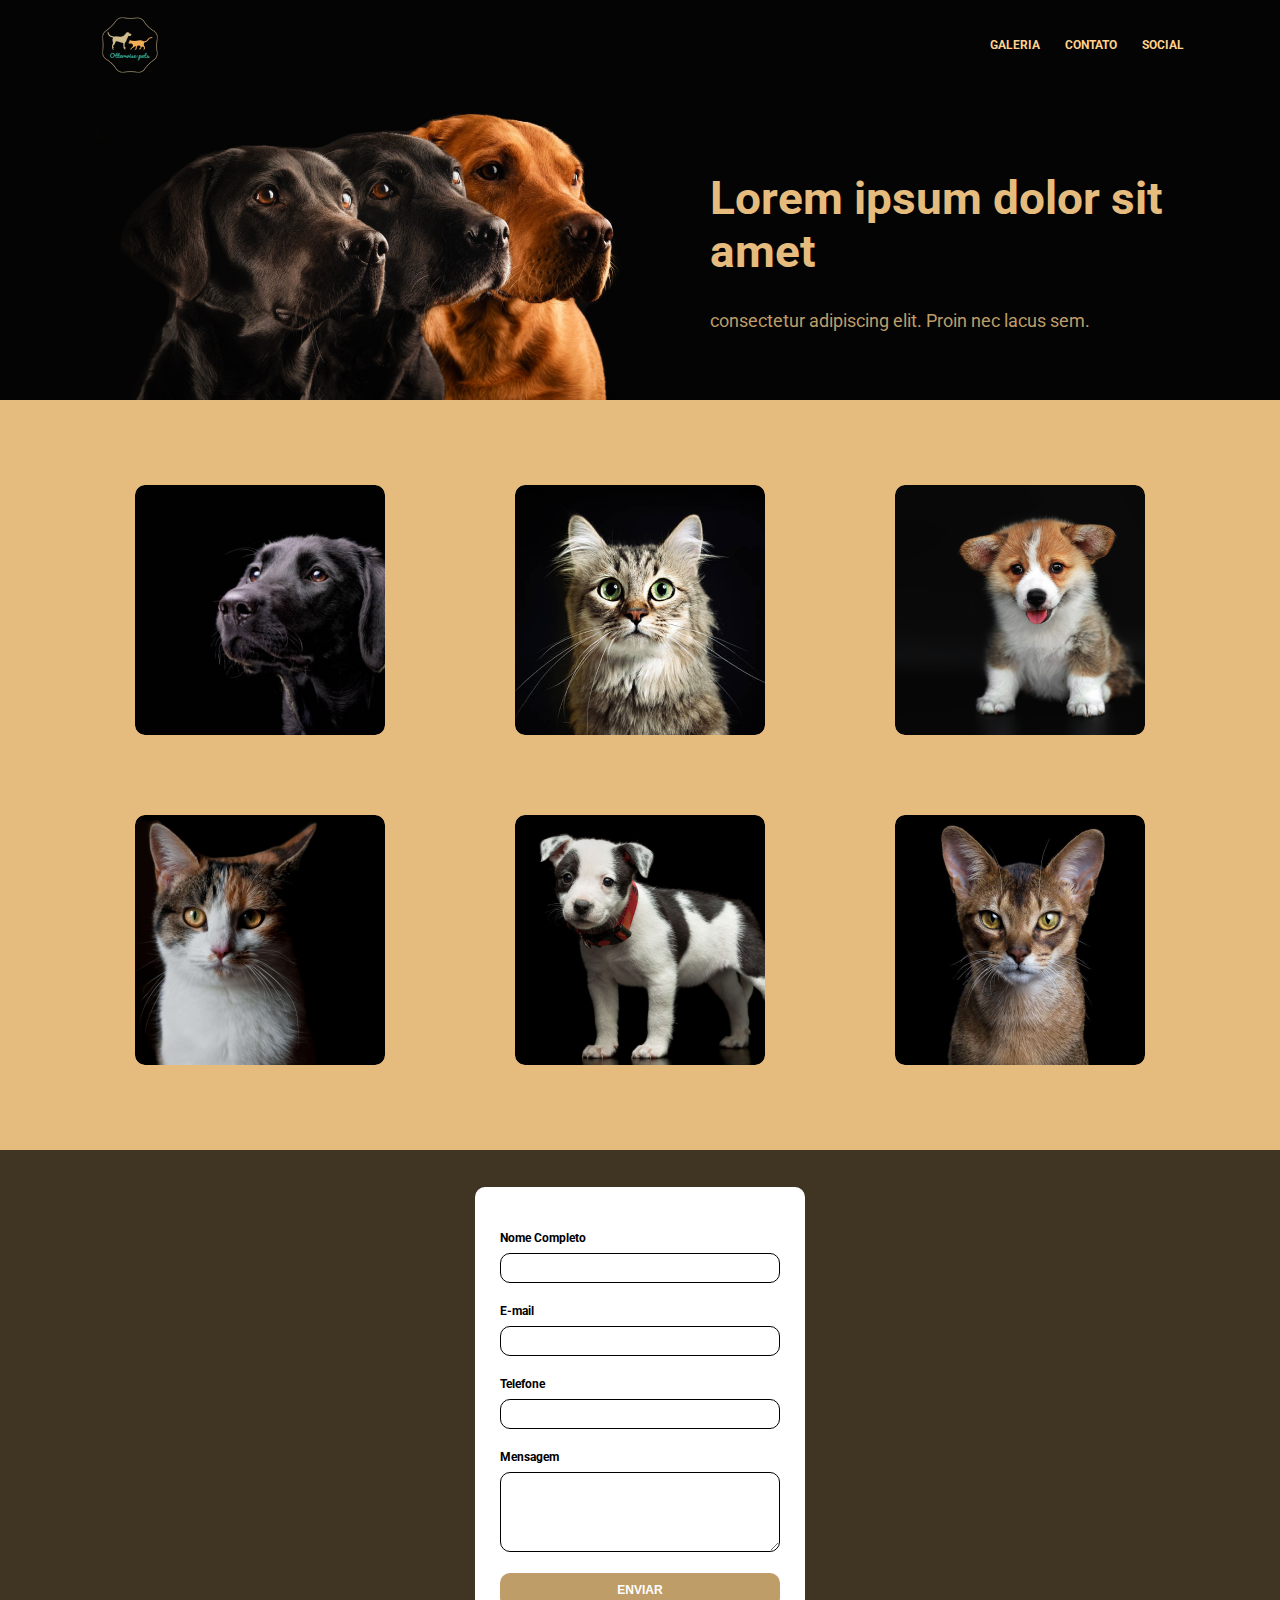
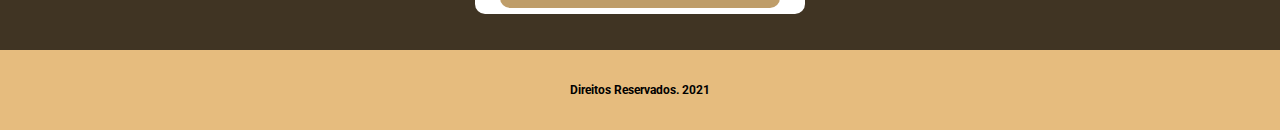
==== index.html @ 149e5b60 "Iniciando projeto da pet-page" ====
<!DOCTYPE html>
<html lang="pt-br">

<head>
    <meta charset="UTF-8">
    <meta http-equiv="X-UA-Compatible" content="IE=edge">
    <meta name="viewport" content="width=device-width, initial-scale=1.0">
    <link rel="stylesheet" href="./assets/css/style.css">
    <link rel="preconnect" href="https://fonts.googleapis.com">
    <link rel="preconnect" href="https://fonts.gstatic.com" crossorigin>
    <link href="https://fonts.googleapis.com/css2?family=Roboto:wght@400;700&display=swap" rel="stylesheet">
    <title>Pets</title>
</head>

<body>
    <main>
        <header class="header">
            <nav class="nav-bar">
                <img class="header-logo" src="./assets/img/header-logo.png" alt="">
                <a class="hamburguer-button" href="#links"><img src="./assets/img/hamburguer-button.png"></a>
                <div class="links" id="links">
                    <a class="link" href="#galeria">GALERIA</a>
                    <a class="link" href="#contato">CONTATO</a>
                    <a class="link" href="#social">SOCIAL</a>
                </div>
            </nav>
            <div class="header-container">
                <img class="header-img" src="./assets/img/header-img.png" alt="">
                <div class="header-content">
                    <h1 class="header-content-title">Lorem ipsum dolor sit amet</h1>
                    <p class="header-content-description">consectetur adipiscing elit. Proin nec lacus sem.</p>
                </div>
            </div>
        </header>
        <section class="galeria" id="galeria">
            <div class="galeria-linha">
                <img class="galeria-img" src="./assets/img/photo-one.png" alt="">
                <img class="galeria-img" src="./assets/img/photo-two.png" alt="">
                <img class="galeria-img" src="./assets/img/photo-three.png" alt="">
            </div>
            <div class="galeria-linha">
                <img class="galeria-img" src="./assets/img/photo-four.png" alt="">
                <img class="galeria-img" src="./assets/img/photo-five.png" alt="">
                <img class="galeria-img" src="./assets/img/photo-six.png" alt="">
            </div>
        </section>
        <section class="contato" id="contato">
            <form class="formulario" action="" method="get">
                <label class="label" for="name">Nome Completo</label>
                <input class="input" type="text">
                <label class="label" for="email">E-mail</label>
                <input class="input" type="email" name="email" id="email">
                <label class="label" for="telefone">Telefone</label>
                <input class="input" type="number" name="telefone" id="telefone">
                <label class="label" for="mensagem">Mensagem</label>
                <textarea class="input text-area" name="mensagem" id="mensagem" cols="30" rows="10"></textarea>
                <button class="botao-enviar" type="submit">ENVIAR</button>
            </form>
        </section>
    </main>
    <footer class="footer">
        <span id="social">Direitos Reservados. 2021</span>
    </footer>
</body>

</html>
---- assets/css/style.css ----
* {
  border: 0;
  box-sizing: border-box;
  scroll-behavior: smooth;
}

html,
body {
  margin: 0;
  padding: 0;
  font-family: "Roboto";
}

a,
button {
  text-decoration: none;
  cursor: pointer;
}

header {
  background-color: #040404;
}

.header .header-container {
  display: flex;
  align-items: center;
  gap: 65px;
  padding: 0 95px;
  width: 100%;
}

.header .nav-bar {
  display: flex;
  align-items: center;
  padding: 11px 96px;
  justify-content: space-between;
}

.nav-bar.header-logo {
  width: 68px;
}

.nav-bar .links {
  font-size: 12px;
  line-height: 14.06px;
  font-weight: 700;
  display: flex;
  gap: 25px;
}

.links .link {
  color: #ffd18d;
}

.hamburguer-button {
  display: none;
}

.header-content .header-content-img {
  max-width: 311px;
}

.header-content .header-content-title {
  color: #e6bc7e;
  font-size: 46px;
  line-height: 53.91px;
  font-weight: 700;
}

.header-content .header-content-description {
  color: #bf9d69;
  font-size: 18px;
  line-height: 21.09px;
  font-weight: 400;
}

.galeria {
  width: 100%;
  height: 750px;
  background-color: #e6bc7e;
  padding: 85px 135px;
  display: flex;
  flex-direction: column;
  justify-content: space-between;
}

.galeria .galeria-linha {
  display: flex;
  justify-content: space-between;
}

.galeria .galeria-img {
  width: 250px;
  border-radius: 10px;
}

.contato {
  background-color: #403423;
  width: 100%;
  height: 500px;
  display: flex;
  justify-content: center;
  align-items: center;
}

.contato .formulario {
  width: 330px;
  height: 427px;
  background-color: #ffffff;
  border-radius: 10px;
  padding-top: 40px;
}

.formulario .input {
  width: 280px;
  height: 30px;
  border-radius: 10px;
  border: 1px solid #000000;
  margin: 7px 25px 17px 25px;
}

.formulario .input:focus {
  outline: none;
  border: 1px solid #bf9d69;
}

.formulario .input.text-area {
  height: 80px;
  padding: 3px;
}

.formulario .label {
  font-size: 12px;
  line-height: 14.06px;
  font-weight: 700;
  margin-left: 25px;
}

.formulario .botao-enviar {
  background-color: #bf9d69;
  color: #ffffff;
  font-size: 12px;
  font-weight: 700;
  line-height: 14.06px;
  width: 280px;
  height: 35px;
  border-radius: 10px;
  margin: 0 25px;
}

.formulario .botao-enviar:hover {
  background-color: #403423;
}

.footer {
  height: 80px;
  background-color: #e6bc7e;
  font-size: 12px;
  font-weight: 700;
  line-height: 14.06px;
  padding: 33px 531px;
  text-align: center;
}

@media (max-width: 1040px) {
  .hamburguer-button {
    display: block;
    margin: 0 30px 0 auto;
  }

  .header-img {
    display: none;
  }

  .galeria .galeria-linha {
    flex-direction: column;
    gap: 25px;
  }

  #galeria {
    flex-direction: row;
    height: auto;
    align-items: none;
    justify-content: space-evenly;
    gap: 25px;
    padding: 50px 55px;
  }

  .links .link {
    display: none;
  }

  .header .nav-bar {
    display: flex;
    padding: 11px 30px;
    justify-content: space-between;
  }

  .header-content .header-content-title {
    font-size: 36px;
    line-height: 42.19px;
    font-weight: 700;
    padding: 0 20px;
    text-align: center;
    margin: 0;
  }

  .header .header-container {
    display: block;
    align-items: center;
    gap: 0px;
    padding: 0px 20px 60px 20px;
    height: auto;
  }

  .header-content .header-content-description {
    font-size: 18px;
    line-height: 21.09px;
    font-weight: 400;
    text-align: center;
    padding: 11px 0px 0px 13px;
    margin: 0;
  }

  .footer {
    padding: 33px 111px;
    text-align: center;
  }

  #span {
    width: 138px;
  }
}

@media (max-width: 600px) {
  .galeria .galeria-linha {
    flex-direction: column;
    gap: 25px;
  }

  #galeria {
    flex-direction: column;
    align-items: center;
  }
}
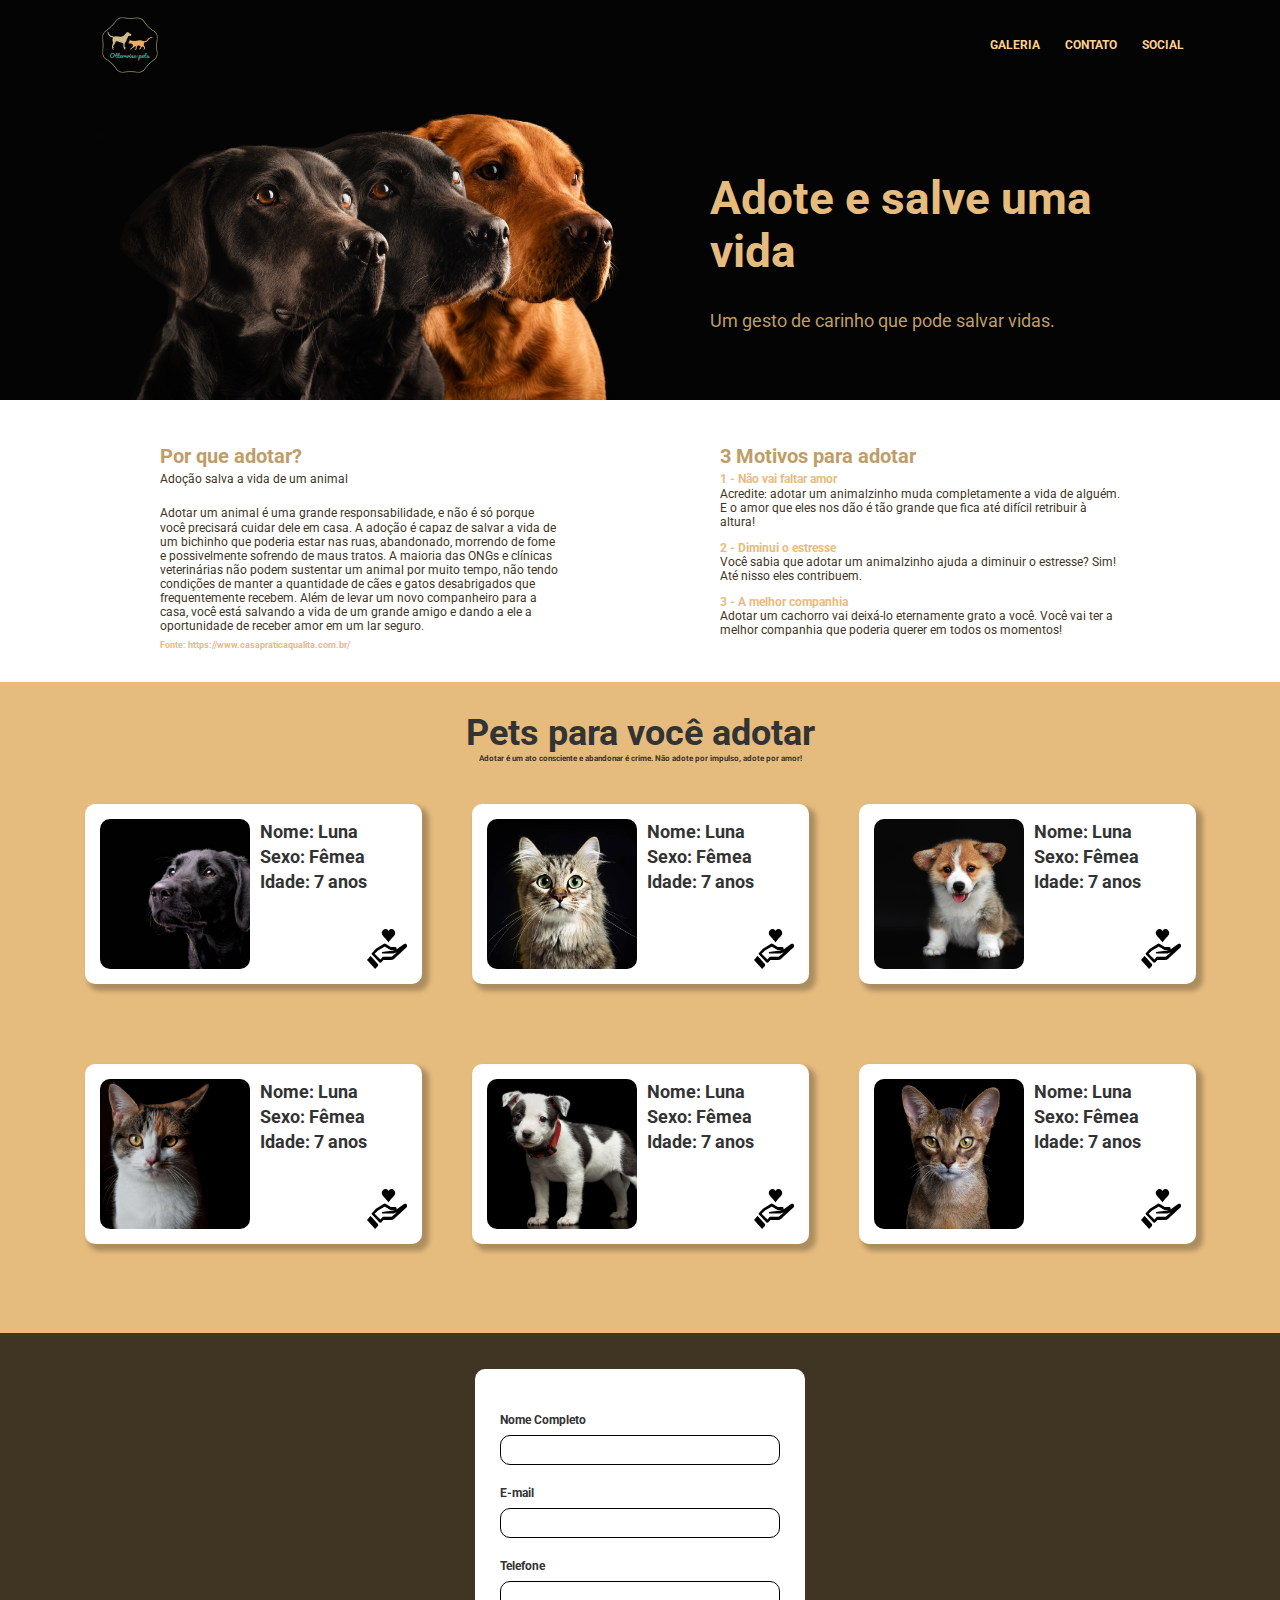
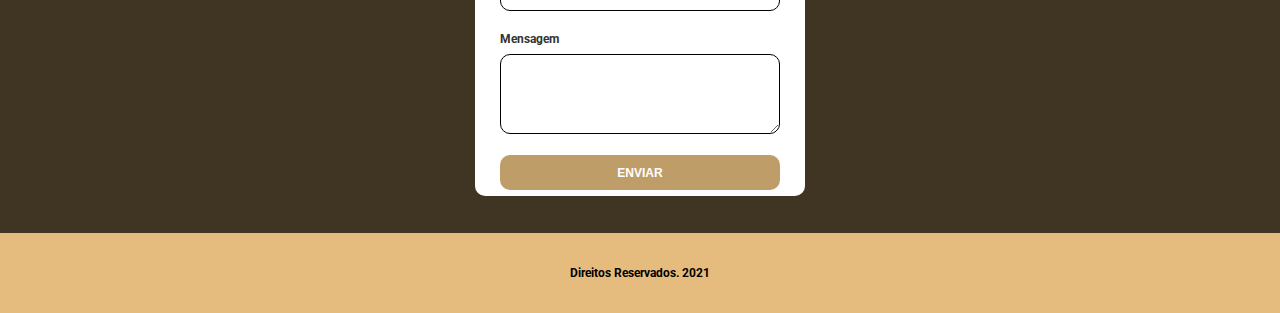
==== commit 96cdc796: "Adicão de responsividade e complementos a mais" ====
--- a/index.html
+++ b/index.html
@@ -27,23 +27,128 @@
             <div class="header-container">
                 <img class="header-img" src="./assets/img/header-img.png" alt="">
                 <div class="header-content">
-                    <h1 class="header-content-title">Lorem ipsum dolor sit amet</h1>
-                    <p class="header-content-description">consectetur adipiscing elit. Proin nec lacus sem.</p>
+                    <h1 class="header-content-title">Adote e salve uma vida</h1>
+                    <p class="header-content-description">Um gesto de carinho que pode salvar vidas.</p>
                 </div>
             </div>
         </header>
-        <section class="galeria" id="galeria">
-            <div class="galeria-linha">
-                <img class="galeria-img" src="./assets/img/photo-one.png" alt="">
-                <img class="galeria-img" src="./assets/img/photo-two.png" alt="">
-                <img class="galeria-img" src="./assets/img/photo-three.png" alt="">
+
+        <section class="first-content-description">
+            <div class="container-description">
+                <h2 class="container-description-title">Por que adotar?</h2>
+                <span id="first-line" class="container-description-description">Adoção salva a vida de um
+                    animal</span><br><br>
+                <p class="container-description-description">Adotar um animal é uma grande responsabilidade, e não é
+                    só porque você precisará cuidar dele em
+                    casa. A adoção é capaz de salvar a vida de um bichinho que poderia estar nas ruas, abandonado,
+                    morrendo de fome e possivelmente sofrendo de maus tratos. A maioria das ONGs e clínicas
+                    veterinárias
+                    não podem sustentar um animal por muito tempo, não tendo condições de manter a quantidade de
+                    cães e
+                    gatos desabrigados que frequentemente recebem. Além de levar um novo companheiro para a casa,
+                    você
+                    está salvando a vida de um grande amigo e dando a ele a oportunidade de receber amor em um lar
+                    seguro.</p>
+                <a class="container-decription-description-link" href="https://www.casapraticaqualita.com.br/">
+                    Fonte: https://www.casapraticaqualita.com.br/
+                </a>
             </div>
-            <div class="galeria-linha">
-                <img class="galeria-img" src="./assets/img/photo-four.png" alt="">
-                <img class="galeria-img" src="./assets/img/photo-five.png" alt="">
-                <img class="galeria-img" src="./assets/img/photo-six.png" alt="">
+            <div class="container-description">
+                <h2 class="container-description-title">3 Motivos para adotar</h2>
+                <div class="container-description-lines">
+                    <div class="container-description-lines-line">
+                        <h3 class="container-description-sub-title">
+                            1 - Não vai faltar amor
+                        </h3>
+                        <p class="container-description-description">
+                            Acredite: adotar um animalzinho muda completamente a vida de alguém. E o amor que
+                            eles nos
+                            dão é tão grande que fica até difícil retribuir à altura!
+                        </p>
+                    </div>
+                    <div class="container-description-lines-line">
+                        <h3 class="container-description-sub-title">2 - Diminui o estresse</h3>
+                        <p class="container-description-description">
+                            Você sabia que adotar um animalzinho ajuda a
+                            diminuir o estresse? Sim! Até nisso eles
+                            contribuem.
+                        </p>
+                    </div>
+                    <div class="container-description-lines-line">
+                        <h3 class="container-description-sub-title">3 - A melhor companhia</h3>
+                        <p class="container-description-description">Adotar um cachorro vai deixá-lo eternamente grato a
+                            você. Você vai ter a melhor companhia que
+                            poderia querer em todos os momentos!</p>
+                    </div>
+                </div>
             </div>
         </section>
+
+        <section class="galeria" id="galeria">
+            <div class="galeira-container-description">
+                <h1 class="galeria-title">Pets para você adotar</h1>
+                <p class="galeria-description">Adotar é um ato consciente e abandonar é crime. Não adote por impulso,
+                    adote por amor!</p>
+            </div>
+            <div class="galeria-images">
+                <div class="galeria-bloco">
+                    <img class="galeria-img" src="./assets/img/photo-one.png" alt="">
+                    <p class="galeria-properties-pet">
+                        Nome: Luna<br>
+                        Sexo: Fêmea<br>
+                        Idade: 7 anos
+                    </p>
+                    <img class="galeria-img-donate" src="./assets/img/donate-icon.png" alt="">
+                </div>
+                <div class="galeria-bloco">
+                    <img class="galeria-img" src="./assets/img/photo-two.png" alt="">
+                    <p class="galeria-properties-pet">
+                        Nome: Luna<br>
+                        Sexo: Fêmea<br>
+                        Idade: 7 anos
+                    </p>
+                    <img class="galeria-img-donate" src="./assets/img/donate-icon.png" alt="">
+                </div>
+                <div class="galeria-bloco">
+                    <img class="galeria-img" src="./assets/img/photo-three.png" alt="">
+                    <p class="galeria-properties-pet">
+                        Nome: Luna<br>
+                        Sexo: Fêmea<br>
+                        Idade: 7 anos
+                    </p>
+                    <img class="galeria-img-donate" src="./assets/img/donate-icon.png" alt="">
+                </div>
+                <div class="galeria-bloco">
+                    <img class="galeria-img" src="./assets/img/photo-four.png" alt="">
+                    <p class="galeria-properties-pet">
+                        Nome: Luna<br>
+                        Sexo: Fêmea<br>
+                        Idade: 7 anos
+                    </p>
+                    <img class="galeria-img-donate" src="./assets/img/donate-icon.png" alt="">
+                </div>
+                <div class="galeria-bloco">
+                    <img class="galeria-img" src="./assets/img/photo-five.png" alt="">
+                    <p class="galeria-properties-pet">
+                        Nome: Luna<br>
+                        Sexo: Fêmea<br>
+                        Idade: 7 anos
+                    </p>
+                    <img class="galeria-img-donate" src="./assets/img/donate-icon.png" alt="">
+                </div>
+                <div class="galeria-bloco">
+                    <img class="galeria-img" src="./assets/img/photo-six.png" alt="">
+                    <p class="galeria-properties-pet">
+                        Nome: Luna<br>
+                        Sexo: Fêmea<br>
+                        Idade: 7 anos
+                    </p>
+                    <img class="galeria-img-donate" src="./assets/img/donate-icon.png" alt="">
+                </div>
+
+            </div>
+        </section>
+
         <section class="contato" id="contato">
             <form class="formulario" action="" method="get">
                 <label class="label" for="name">Nome Completo</label>
--- a/assets/css/style.css
+++ b/assets/css/style.css
@@ -74,24 +74,128 @@
   font-weight: 400;
 }
 
+.first-content-description {
+  display: flex;
+  padding: 45px 160px 30px 160px;
+  justify-content: space-between;
+}
+
+.first-content-description .container-description {
+  max-width: 400px;
+}
+
+.container-description .container-description-title {
+  font-weight: 700;
+  font-size: 20px;
+  line-height: 23.44px;
+  color: #bf9d69;
+  margin: 0;
+}
+
+.container-decription-description-link {
+  font-weight: 700;
+  font-size: 9px;
+  line-height: 10.55px;
+  color: #e6bc7e;
+}
+
+.container-description-lines,
+.container-description-lines-line {
+  padding: 0;
+  margin: 0;
+}
+
+.container-description-lines {
+  display: flex;
+  flex-direction: column;
+  gap: 12px;
+  margin-top: 4px;
+}
+
+.container-description-lines-line {
+  display: flex;
+  flex-direction: column;
+}
+
+.container-description-sub-title {
+  color: #e6bc7e;
+  font-weight: 700;
+  font-size: 12px;
+  line-height: 14.06px;
+  margin: 0;
+}
+
+.container-description .container-description-description {
+  font-weight: 400;
+  font-size: 12px;
+  line-height: 14.06px;
+  color: #403423;
+  margin: 0;
+}
+
 .galeria {
   width: 100%;
-  height: 750px;
   background-color: #e6bc7e;
-  padding: 85px 135px;
   display: flex;
   flex-direction: column;
-  justify-content: space-between;
-}
-
-.galeria .galeria-linha {
-  display: flex;
-  justify-content: space-between;
+  padding: 30px 0px 49px 0px;
+  align-items: center;
+}
+
+.galeria .galeria-images {
+  display: flex;
+  flex-wrap: wrap;
+  justify-content: center;
+}
+
+.galeria-bloco {
+  display: flex;
+  background-color: #ffffff;
+  padding: 15px;
+  border-radius: 10px;
+  margin: 40px 25px;
+  box-shadow: 5px 5px 5px 2px rgba(0, 0, 0, 0.25);
 }
 
 .galeria .galeria-img {
-  width: 250px;
-  border-radius: 10px;
+  width: 150px;
+  border-radius: 10px;
+  margin-right: 10px;
+}
+
+.galeria-properties-pet {
+  margin: 0;
+  font-weight: 700;
+  font-size: 18px;
+  line-height: 25px;
+  color: #333333;
+}
+
+.galeria-bloco .galeria-img-donate {
+  width: 40px;
+  height: 40px;
+  align-self: flex-end;
+}
+
+.galeira-container-description {
+  margin: 0 auto;
+  text-align: center;
+}
+
+.galeria-title {
+  font-weight: 700;
+  font-size: 36px;
+  line-height: 42.19px;
+  color: #333333;
+  margin: 0;
+}
+
+.galeria-description {
+  font-weight: 700;
+  font-size: 8px;
+  line-height: 9.38px;
+  color: #403423;
+  margin: 0;
 }
 
 .contato {
@@ -101,6 +205,7 @@
   display: flex;
   justify-content: center;
   align-items: center;
+  color: #333333;
 }
 
 .contato .formulario {
@@ -172,18 +277,43 @@
     display: none;
   }
 
+  .first-content-description {
+    flex-direction: column;
+    padding: 20px;
+    align-items: center;
+    gap: 25px;
+  }
+
+  #first-line {
+    color: #e6bc7e;
+  }
+
+  .container-description .container-description-description {
+    text-align: justify;
+  }
+
+  .galeria-title {
+    margin: 0 40px;
+  }
+
+  .galeria-description {
+    text-align: center;
+    margin-bottom: 20px;
+    margin: 0 40px;
+  }
+
   .galeria .galeria-linha {
     flex-direction: column;
     gap: 25px;
   }
 
   #galeria {
-    flex-direction: row;
     height: auto;
-    align-items: none;
-    justify-content: space-evenly;
-    gap: 25px;
-    padding: 50px 55px;
+    padding: 30px 0px 9px 0px;
+  }
+
+  .galeria-bloco {
+    margin: 20px 10px;
   }
 
   .links .link {
@@ -218,8 +348,8 @@
     line-height: 21.09px;
     font-weight: 400;
     text-align: center;
-    padding: 11px 0px 0px 13px;
-    margin: 0;
+    margin: 0 60px;
+    margin-top: 5px;
   }
 
   .footer {
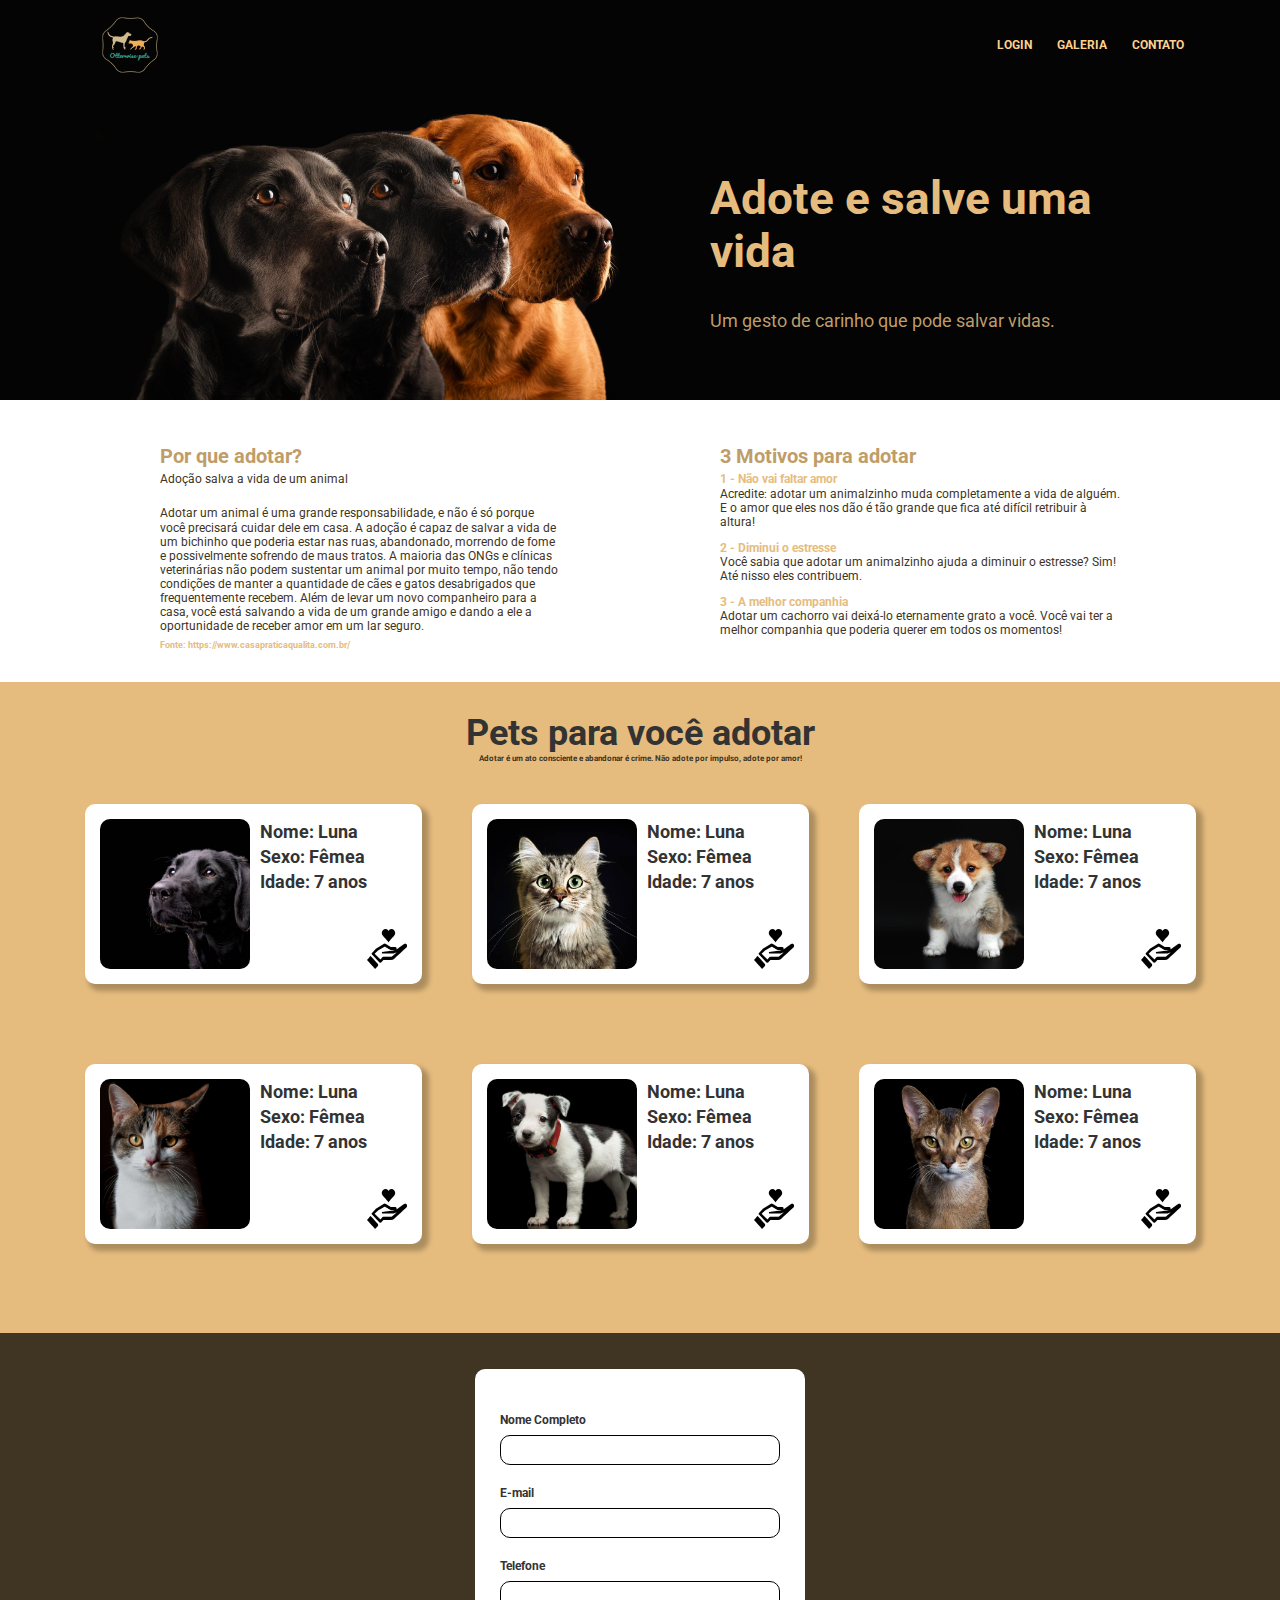
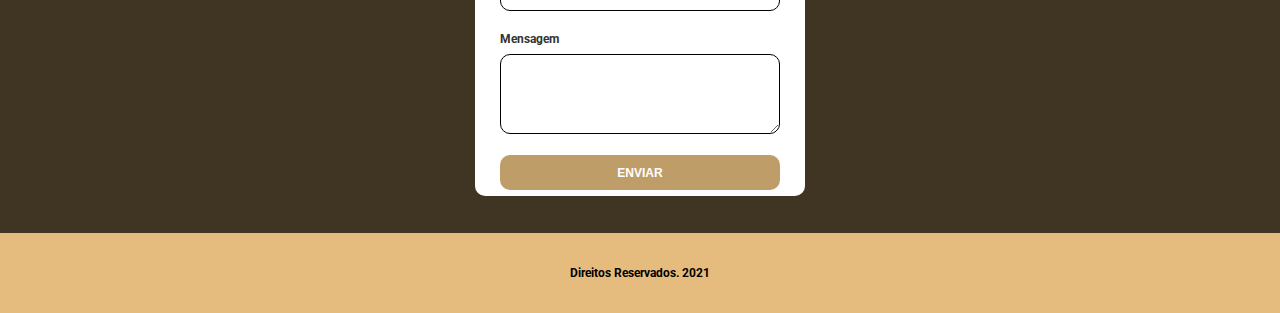
==== commit 9ff1860c: "Adição de login e menu" ====
--- a/index.html
+++ b/index.html
@@ -17,11 +17,11 @@
         <header class="header">
             <nav class="nav-bar">
                 <img class="header-logo" src="./assets/img/header-logo.png" alt="">
-                <a class="hamburguer-button" href="#links"><img src="./assets/img/hamburguer-button.png"></a>
+                <a class="hamburguer-button" href="./menu.html"><img src="./assets/img/hamburguer-button.png"></a>
                 <div class="links" id="links">
+                    <a class="link" href="./login.html">LOGIN</a>
                     <a class="link" href="#galeria">GALERIA</a>
                     <a class="link" href="#contato">CONTATO</a>
-                    <a class="link" href="#social">SOCIAL</a>
                 </div>
             </nav>
             <div class="header-container">
--- a/assets/css/style.css
+++ b/assets/css/style.css
@@ -208,7 +208,7 @@
   color: #333333;
 }
 
-.contato .formulario {
+.formulario {
   width: 330px;
   height: 427px;
   background-color: #ffffff;
